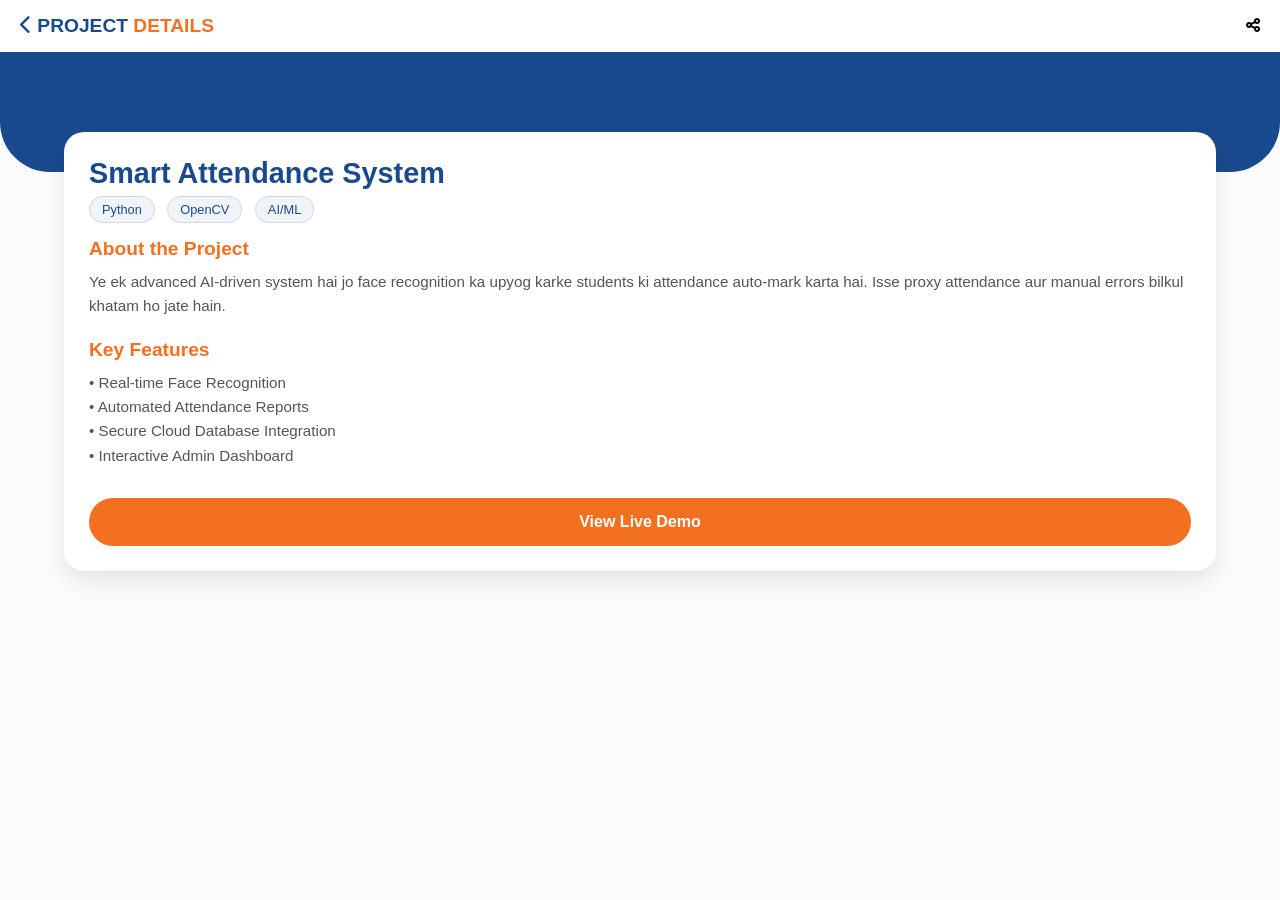
==== attendance-project.html @ 5f6d005f "update" ====
<!DOCTYPE html>
<html lang="en">
<head>
    <meta charset="UTF-8">
    <meta name="viewport" content="width=device-width, initial-scale=1.0">
    <title>Project Details - Sunstone Bhopal</title>
    <link rel="stylesheet" href="https://cdnjs.cloudflare.com/ajax/libs/font-awesome/6.0.0/css/all.min.css">
    <style>
        * { margin: 0;
             padding: 0;
              box-sizing: border-box;
               font-family: 'Segoe UI', sans-serif; }
        
        body { background-color: #fcfcfc; }

        header {
            display: flex;
            justify-content: space-between;
            align-items: center;
            padding: 15px 20px;
            background: white;
            box-shadow: 0 2px 5px rgba(0,0,0,0.1);
        }
        .logo { font-weight: bold;
             font-size: 1.2rem;
              color: #1a4a8e;
               text-decoration: none;
             }
        .logo span { 
            color: #f37021;
         }

        .top-banner {
            background-color: #1a4a8e;
            padding: 60px 20px;
            text-align: center;
            color: white;
            border-bottom-left-radius: 50px;
            border-bottom-right-radius: 50px;
        }

        .project-container {
            max-width: 90%;
            margin: -40px auto 40px auto;
            background: white;
            padding: 25px;
            border-radius: 20px;
            box-shadow: 0 10px 25px rgba(0,0,0,0.1);
        }

        .back-link {
            color: #f37021;
            text-decoration: none;
            font-weight: 600;
            display: inline-block;
            margin-bottom: 15px;
        }

        .project-title {
            color: #1a4a8e;
            font-size: 1.8rem;
            margin-bottom: 10px;
        }

        .tech-tags {
            margin-bottom: 20px;
        }

        .tech-tags span {
            background: #f0f4f8;
            color: #1a4a8e;
            padding: 5px 12px;
            border-radius: 15px;
            font-size: 0.8rem;
            margin-right: 8px;
            border: 1px solid #d1d9e6;
        }

        .project-img {
            width: 100%;
            border-radius: 15px;
            margin-bottom: 25px;
            box-shadow: 0 5px 15px rgba(0,0,0,0.05);
        }

        .content-h3 {
            color: #f37021;
            margin: 20px 0 10px 0;
            font-size: 1.2rem;
        }

        .description {
            color: #555;
            line-height: 1.6;
            font-size: 0.95rem;
        }

        .action-btn {
            display: block;
            width: 100%;
            background: #f37021;
            color: white;
            text-align: center;
            padding: 15px;
            border-radius: 30px;
            text-decoration: none;
            font-weight: bold;
            margin-top: 30px;
            transition: 0.3s;
        }
        .action-btn:hover { background: #d65d1a; }

    </style>
</head>
<body>

    <header>
        <a href="index.html" class="logo"><i class="fa-solid fa-chevron-left"></i> PROJECT<span> DETAILS</span></a>
        <div class="header-icons">
            <i class="fa-solid fa-share-nodes"></i>
        </div>
    </header>

    <div class="top-banner">
       
    </div>

    <div class="project-container">
        
        <h1 class="project-title">Smart Attendance System</h1>
        
        <div class="tech-tags">
            <span>Python</span>
            <span>OpenCV</span>
            <span>AI/ML</span>
        </div>

        <h3 class="content-h3">About the Project</h3>
        <p class="description">
            Ye ek advanced AI-driven system hai jo face recognition ka upyog karke students ki attendance auto-mark karta hai. Isse proxy attendance aur manual errors bilkul khatam ho jate hain.
        </p>

        <h3 class="content-h3">Key Features</h3>
        <p class="description">
            • Real-time Face Recognition<br>
            • Automated Attendance Reports<br>
            • Secure Cloud Database Integration<br>
            • Interactive Admin Dashboard
        </p>

        <a href="#" class="action-btn">View Live Demo</a>
    </div>

</body>
</html>
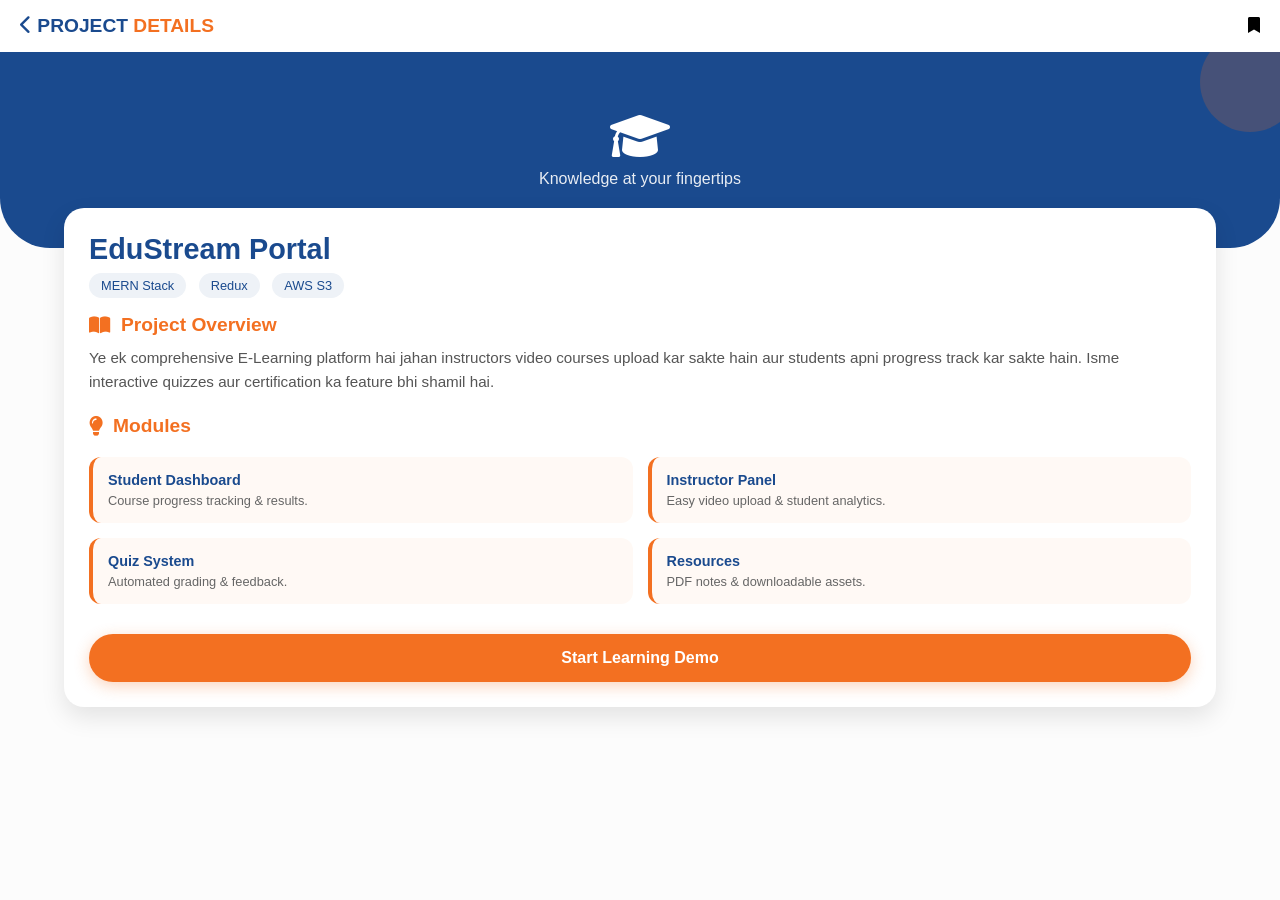
==== commit 67195927: "update" ====
--- a/attendance-project.html
+++ b/attendance-project.html
@@ -3,13 +3,10 @@
 <head>
     <meta charset="UTF-8">
     <meta name="viewport" content="width=device-width, initial-scale=1.0">
-    <title>Project Details - Sunstone Bhopal</title>
+    <title>E-Learning Portal - Sunstone Bhopal</title>
     <link rel="stylesheet" href="https://cdnjs.cloudflare.com/ajax/libs/font-awesome/6.0.0/css/all.min.css">
     <style>
-        * { margin: 0;
-             padding: 0;
-              box-sizing: border-box;
-               font-family: 'Segoe UI', sans-serif; }
+        * { margin: 0; padding: 0; box-sizing: border-box; font-family: 'Segoe UI', sans-serif; }
         
         body { background-color: #fcfcfc; }
 
@@ -21,22 +18,30 @@
             background: white;
             box-shadow: 0 2px 5px rgba(0,0,0,0.1);
         }
-        .logo { font-weight: bold;
-             font-size: 1.2rem;
-              color: #1a4a8e;
-               text-decoration: none;
-             }
-        .logo span { 
-            color: #f37021;
-         }
+        .logo { font-weight: bold; font-size: 1.2rem; color: #1a4a8e; text-decoration: none; }
+        .logo span { color: #f37021; }
 
         .top-banner {
-            background-color: #1a4a8e;
+            background: #1a4a8e;
             padding: 60px 20px;
             text-align: center;
             color: white;
             border-bottom-left-radius: 50px;
             border-bottom-right-radius: 50px;
+            position: relative;
+            overflow: hidden;
+        }
+
+        /* Decorative circle for a learning vibe */
+        .top-banner::after {
+            content: '';
+            position: absolute;
+            top: -20px;
+            right: -20px;
+            width: 100px;
+            height: 100px;
+            background: rgba(243, 112, 33, 0.2);
+            border-radius: 50%;
         }
 
         .project-container {
@@ -46,14 +51,8 @@
             padding: 25px;
             border-radius: 20px;
             box-shadow: 0 10px 25px rgba(0,0,0,0.1);
-        }
-
-        .back-link {
-            color: #f37021;
-            text-decoration: none;
-            font-weight: 600;
-            display: inline-block;
-            margin-bottom: 15px;
+            position: relative;
+            z-index: 10;
         }
 
         .project-title {
@@ -67,26 +66,36 @@
         }
 
         .tech-tags span {
-            background: #f0f4f8;
+            background: #eef2f7;
             color: #1a4a8e;
             padding: 5px 12px;
             border-radius: 15px;
             font-size: 0.8rem;
             margin-right: 8px;
-            border: 1px solid #d1d9e6;
+            font-weight: 500;
         }
 
-        .project-img {
+        .project-img-box {
             width: 100%;
+            height: 180px;
+            background: #f8f9fa;
+            border: 2px dashed #d1d9e6;
             border-radius: 15px;
             margin-bottom: 25px;
-            box-shadow: 0 5px 15px rgba(0,0,0,0.05);
+            display: flex;
+            flex-direction: column;
+            align-items: center;
+            justify-content: center;
+            color: #adb5bd;
         }
 
         .content-h3 {
             color: #f37021;
             margin: 20px 0 10px 0;
             font-size: 1.2rem;
+            display: flex;
+            align-items: center;
+            gap: 10px;
         }
 
         .description {
@@ -94,6 +103,23 @@
             line-height: 1.6;
             font-size: 0.95rem;
         }
+
+        .learning-stats {
+            display: grid;
+            grid-template-columns: 1fr 1fr;
+            gap: 15px;
+            margin-top: 20px;
+        }
+
+        .stat-card {
+            background: #fff9f5;
+            padding: 15px;
+            border-radius: 12px;
+            border-left: 4px solid #f37021;
+        }
+
+        .stat-card h4 { color: #1a4a8e; font-size: 0.9rem; margin-bottom: 5px; }
+        .stat-card p { color: #666; font-size: 0.8rem; }
 
         .action-btn {
             display: block;
@@ -106,9 +132,8 @@
             text-decoration: none;
             font-weight: bold;
             margin-top: 30px;
-            transition: 0.3s;
+            box-shadow: 0 4px 15px rgba(243, 112, 33, 0.3);
         }
-        .action-btn:hover { background: #d65d1a; }
 
     </style>
 </head>
@@ -117,38 +142,51 @@
     <header>
         <a href="index.html" class="logo"><i class="fa-solid fa-chevron-left"></i> PROJECT<span> DETAILS</span></a>
         <div class="header-icons">
-            <i class="fa-solid fa-share-nodes"></i>
+            <i class="fa-solid fa-bookmark"></i>
         </div>
     </header>
 
     <div class="top-banner">
-       
+       <i class="fa-solid fa-graduation-cap fa-3x"></i>
+       <p style="margin-top: 10px; opacity: 0.9;">Knowledge at your fingertips</p>
     </div>
 
     <div class="project-container">
         
-        <h1 class="project-title">Smart Attendance System</h1>
+        <h1 class="project-title">EduStream Portal</h1>
         
         <div class="tech-tags">
-            <span>Python</span>
-            <span>OpenCV</span>
-            <span>AI/ML</span>
+            <span>MERN Stack</span>
+            <span>Redux</span>
+            <span>AWS S3</span>
         </div>
 
-        <h3 class="content-h3">About the Project</h3>
+        <h3 class="content-h3"><i class="fa-solid fa-book-open"></i> Project Overview</h3>
         <p class="description">
-            Ye ek advanced AI-driven system hai jo face recognition ka upyog karke students ki attendance auto-mark karta hai. Isse proxy attendance aur manual errors bilkul khatam ho jate hain.
+            Ye ek comprehensive E-Learning platform hai jahan instructors video courses upload kar sakte hain aur students apni progress track kar sakte hain. Isme interactive quizzes aur certification ka feature bhi shamil hai.
         </p>
 
-        <h3 class="content-h3">Key Features</h3>
-        <p class="description">
-            • Real-time Face Recognition<br>
-            • Automated Attendance Reports<br>
-            • Secure Cloud Database Integration<br>
-            • Interactive Admin Dashboard
-        </p>
+        <h3 class="content-h3"><i class="fa-solid fa-lightbulb"></i> Modules</h3>
+        <div class="learning-stats">
+            <div class="stat-card">
+                <h4>Student Dashboard</h4>
+                <p>Course progress tracking & results.</p>
+            </div>
+            <div class="stat-card">
+                <h4>Instructor Panel</h4>
+                <p>Easy video upload & student analytics.</p>
+            </div>
+            <div class="stat-card">
+                <h4>Quiz System</h4>
+                <p>Automated grading & feedback.</p>
+            </div>
+            <div class="stat-card">
+                <h4>Resources</h4>
+                <p>PDF notes & downloadable assets.</p>
+            </div>
+        </div>
 
-        <a href="#" class="action-btn">View Live Demo</a>
+        <a href="#" class="action-btn">Start Learning Demo</a>
     </div>
 
 </body>
